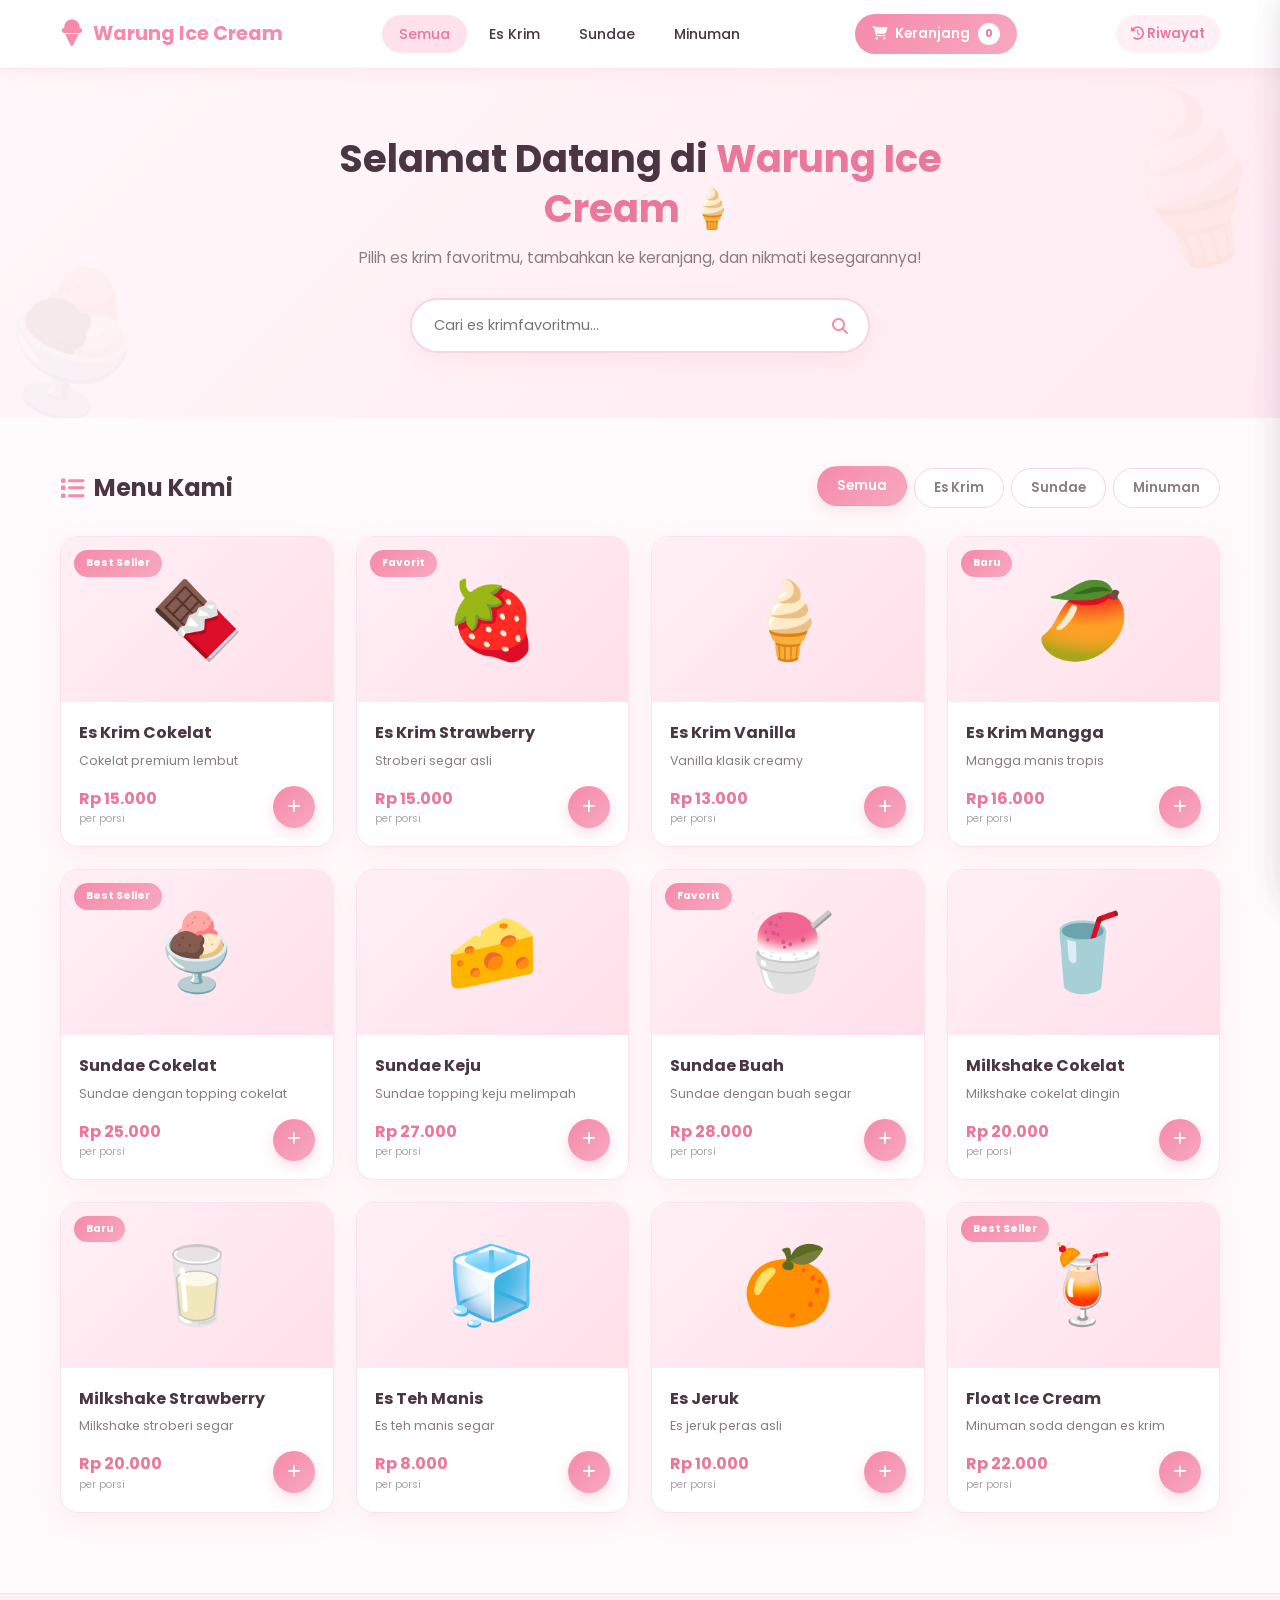
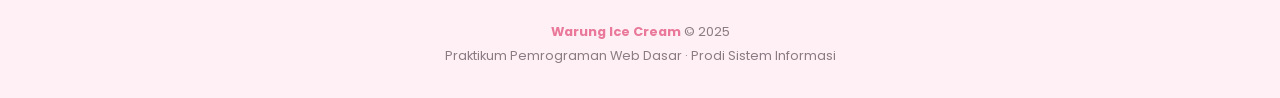
==== Pertemuan 10/index.html @ 2487fe0c "Menyatukan pertemuan" ====
<!DOCTYPE html>
<html lang="id">

<head>
    <meta charset="UTF-8">
    <meta name="viewport" content="width=device-width, initial-scale=1.0">
    <title>Warung Ice Cream - Es Krim Segar Setiap Hari</title>
    <!-- jQuery CDN -->
    <script src="https://code.jquery.com/jquery-3.7.1.min.js"
        integrity="sha256-/JqT3SQfawRcv/BIHPThkBvs0OEvtFFmqPF/lYI/Cxo=" crossorigin="anonymous"></script>
    <!-- Font Awesome untuk ikon -->
    <link rel="stylesheet" href="https://cdnjs.cloudflare.com/ajax/libs/font-awesome/6.4.0/css/all.min.css">
    <!-- Google Fonts -->
    <link href="https://fonts.googleapis.com/css2?family=Poppins:wght@300;400;500;600;700
;800&display=swap" rel="stylesheet">
    <!-- CSS Eksternal -->
    <link rel="stylesheet" href="style.css">
</head>

<body>
    <!-- ========== NAVBAR ========== -->
    <nav class="navbar">
        <div class="nav-container">
            <div class="logo">
                <i class="fas fa-ice-cream"></i>
                <span>Warung Ice Cream</span>
            </div>
            <div class="nav-menu" id="navMenu">
                <a class="nav-link active" data-filter="all">Semua</a>
                <a class="nav-link" data-filter="es-krim">Es Krim</a>
                <a class="nav-link" data-filter="sundae">Sundae</a>
                <a class="nav-link" data-filter="minuman">Minuman</a>
            </div>
            <div class="cart-btn" id="cartBtn">
                <i class="fas fa-shopping-cart"></i>
                <span class="cart-text">Keranjang</span>
                <span class="cart-badge" id="cartBadge">0</span>
            </div>
            <button class="history-btn" id="historyBtn">
                <i class="fas fa-clock-rotate-left"></i>
                Riwayat
            </button>
            <div class="hamburger" id="hamburger">
                <i class="fas fa-bars"></i>
            </div>
        </div>
    </nav>
    <!-- ========== HERO SECTION ========== -->
    <section class="hero">
        <div class="hero-content">
            <h1>Selamat Datang di <span>Warung Ice Cream</span> 🍦</h1>
            <p>Pilih es krim favoritmu, tambahkan ke keranjang, dan nikmati
                kesegarannya!</p>
            <div class="search-box">
                <input type="text" id="searchProduk" placeholder="Cari es krim
favoritmu...">
                <i class="fas fa-search"></i>
            </div>
        </div>
    </section>
    <!-- ========== PRODUK SECTION ========== -->
    <section class="produk-section">
        <div class="section-header">
            <h2><i class="fas fa-list"></i> Menu Kami</h2>
            <div class="filter-btns">
                <button class="filter-btn active" data-cat="all">Semua</button>
                <button class="filter-btn" data-cat="es-krim">Es Krim</button>
                <button class="filter-btn" data-cat="sundae">Sundae</button>
                <button class="filter-btn" data-cat="minuman">Minuman</button>
            </div>
        </div>
        <!-- Grid produk akan di-render oleh jQuery -->
        <div class="produk-grid" id="produkGrid"></div>
    </section>
    <!-- ========== CART SIDEBAR ========== -->
    <div class="cart-overlay" id="cartOverlay"></div>
    <aside class="cart-sidebar" id="cartSidebar">
        <div class="cart-header">
            <h3><i class="fas fa-shopping-bag"></i> Keranjang Belanja</h3>
            <button class="cart-close" id="cartClose">
                <i class="fas fa-times"></i>
            </button>
        </div>
        <div class="cart-items" id="cartItems">
            <!-- Item keranjang akan di-render oleh jQuery -->
        </div>
        <div class="cart-footer">
            <div class="cart-total">
                <span>Total:</span>
                <span class="total-price" id="cartTotal">Rp 0</span>
            </div>
            <button class="btn-checkout" id="btnCheckout">
                <i class="fas fa-check-circle"></i> Checkout Sekarang
            </button>
        </div>
    </aside>

    <!-- ========== MODAL DATA PEMBELI ========== -->

    <div class="buyer-overlay" id="buyerOverlay"></div>

    <div class="buyer-modal" id="buyerModal">

        <div class="buyer-header">
            <h3>
                <i class="fas fa-user"></i>
                Data Pembeli
            </h3>

            <button id="buyerClose" class="buyer-close">
                <i class="fas fa-times"></i>
            </button>
        </div>

        <form id="buyerForm">

            <div class="form-group">
                <label for="namaPembeli">Nama Lengkap</label>

                <input type="text" id="namaPembeli" placeholder="Masukkan nama lengkap">

                <small class="error-msg" id="errorNama"></small>
            </div>


            <div class="form-group">
                <label for="alamatPembeli">Alamat</label>

                <textarea id="alamatPembeli" placeholder="Masukkan alamat lengkap" rows="3"></textarea>

                <small class="error-msg" id="errorAlamat"></small>
            </div>


            <div class="form-group">
                <label for="noHpPembeli">No. HP</label>

                <input type="text" id="noHpPembeli" placeholder="08xxxxxxxxxx">

                <small class="error-msg" id="errorHp"></small>
            </div>


            <button type="submit" class="btn-confirm-checkout">
                <i class="fas fa-check-circle"></i>
                Konfirmasi Checkout
            </button>

        </form>

    </div>

    <!-- ========== RIWAYAT PEMBELIAN ========== -->

    <div class="history-overlay" id="historyOverlay"></div>

    <aside class="history-sidebar" id="historySidebar">

        <div class="history-header">
            <h3>
                <i class="fas fa-clock-rotate-left"></i>
                Riwayat Pembelian
            </h3>

            <button class="history-close" id="historyClose">
                <i class="fas fa-times"></i>
            </button>
        </div>

        <div class="history-items" id="historyItems"></div>

    </aside>

    <!-- ========== TOAST NOTIFICATION ========== -->
    <div class="toast" id="toast">
        <i class="fas fa-check-circle"></i>
        <span id="toastMsg">Produk ditambahkan!</span>
    </div>
    <!-- ========== FOOTER ========== -->
    <footer class="footer">
        <p><strong>Warung Ice Cream</strong> © 2025</p>
        <p>Praktikum Pemrograman Web Dasar · Prodi Sistem Informasi</p>
    </footer>
    <!-- JavaScript Eksternal -->
    <script src="script.js"></script>
</body>

</html>
---- Pertemuan 10/style.css ----
:root {
    --primary: #f58aaa;
    --primary-dark: #e9789a;
    --pink-light: #fff0f5;
    --pink-soft: #ffe1eb;
    --white: #ffffff;
    --dark: #4a3540;
    --gray: #8b7b83;
    --border: #f8d5e0;
    --shadow: 0 8px 25px rgba(245, 138, 170, 0.12);
    --shadow-hover: 0 15px 35px rgba(245, 138, 170, 0.22);
    --gradient: linear-gradient(135deg, #f58aaa, #f7a9bf);
    --radius: 18px;
}

* {
    margin: 0;
    padding: 0;
    box-sizing: border-box;
}

body {
    font-family: 'Poppins', sans-serif;
    background: #fffafb;
    color: var(--dark);
    line-height: 1.6;
    overflow-x: hidden;
}

/* ================= NAVBAR ================= */

.navbar {
    background: rgba(255, 255, 255, 0.96);
    padding: 14px 0;
    position: sticky;
    top: 0;
    z-index: 100;
    box-shadow: 0 3px 18px rgba(245, 138, 170, 0.12);
    border-bottom: 1px solid #ffe5ed;
    backdrop-filter: blur(10px);
}

.nav-container {
    max-width: 1200px;
    margin: auto;
    padding: 0 20px;
    display: flex;
    align-items: center;
    justify-content: space-between;
    gap: 20px;
}

.logo {
    display: flex;
    align-items: center;
    gap: 9px;
    color: var(--primary);
    font-size: 1.2rem;
    font-weight: 700;
    white-space: nowrap;
}

.logo i {
    font-size: 1.7rem;
    animation: swing 2s ease-in-out infinite;
}

@keyframes swing {

    0%,
    100% {
        transform: rotate(-8deg);
    }

    50% {
        transform: rotate(8deg);
    }
}

.nav-menu {
    display: flex;
    gap: 5px;
    flex-wrap: wrap;
}

.nav-link {
    color: var(--dark);
    text-decoration: none;
    padding: 8px 17px;
    border-radius: 30px;
    font-size: 0.88rem;
    font-weight: 500;
    cursor: pointer;
    transition: .3s;
}

.nav-link:hover,
.nav-link.active {
    background: var(--pink-soft);
    color: var(--primary-dark);
}

.cart-btn {
    background: var(--gradient);
    padding: 9px 17px;
    border-radius: 30px;
    color: white;
    font-weight: 600;
    font-size: .85rem;
    cursor: pointer;
    display: flex;
    align-items: center;
    gap: 8px;
    transition: .3s;
}

.cart-btn:hover {
    transform: translateY(-2px);
    box-shadow: 0 8px 18px rgba(245, 138, 170, .3);
}

.cart-badge {
    background: white;
    color: var(--primary-dark);
    width: 22px;
    height: 22px;
    border-radius: 50%;
    display: flex;
    align-items: center;
    justify-content: center;
    font-size: .7rem;
    font-weight: 700;
}

.hamburger {
    display: none;
    color: var(--primary);
    font-size: 1.4rem;
    cursor: pointer;
    background: none;
    border: none;
}

/* ================= HERO ================= */

.hero {
    background: linear-gradient(135deg, #fff8fa, #ffeaf1);
    padding: 65px 20px;
    text-align: center;
    position: relative;
    overflow: hidden;
}

.hero::before {
    content: '🍦';
    position: absolute;
    font-size: 170px;
    opacity: .07;
    top: -30px;
    right: -15px;
    transform: rotate(-15deg);
}

.hero::after {
    content: '🍨';
    position: absolute;
    font-size: 140px;
    opacity: .07;
    bottom: -35px;
    left: -15px;
    transform: rotate(15deg);
}

.hero-content {
    max-width: 720px;
    margin: auto;
    position: relative;
    z-index: 1;
}

.hero h1 {
    font-size: 2.4rem;
    color: var(--dark);
    margin-bottom: 12px;
    font-weight: 700;
    line-height: 1.3;
}

.hero h1 span {
    color: var(--primary-dark);
}

.hero p {
    color: var(--gray);
    font-size: .95rem;
    margin-bottom: 28px;
}

.search-box {
    max-width: 460px;
    margin: auto;
    position: relative;
}

.search-box input {
    width: 100%;
    padding: 15px 52px 15px 22px;
    border: 2px solid var(--border);
    border-radius: 50px;
    font-family: inherit;
    font-size: .9rem;
    outline: none;
    background: white;
    transition: .3s;
    box-shadow: var(--shadow);
}

.search-box input:focus {
    border-color: var(--primary);
    box-shadow: 0 0 0 5px rgba(245, 138, 170, .12);
}

.search-box i {
    position: absolute;
    right: 22px;
    top: 50%;
    transform: translateY(-50%);
    color: var(--primary);
}

/* ================= PRODUK ================= */

.produk-section {
    max-width: 1200px;
    margin: auto;
    padding: 50px 20px;
}

.section-header {
    display: flex;
    justify-content: space-between;
    align-items: center;
    margin-bottom: 28px;
    flex-wrap: wrap;
    gap: 18px;
}

.section-header h2 {
    font-size: 1.5rem;
    color: var(--dark);
    display: flex;
    align-items: center;
    gap: 10px;
}

.section-header h2 i {
    color: var(--primary);
}

.filter-btns {
    display: flex;
    gap: 7px;
    flex-wrap: wrap;
}

.filter-btn {
    padding: 9px 19px;
    border: 1px solid var(--border);
    background: white;
    border-radius: 30px;
    font-size: .82rem;
    font-weight: 600;
    color: var(--gray);
    cursor: pointer;
    transition: .3s;
    font-family: inherit;
}

.filter-btn:hover,
.filter-btn.active {
    background: var(--gradient);
    color: white;
    border-color: transparent;
    transform: translateY(-2px);
    box-shadow: 0 6px 15px rgba(245, 138, 170, .2);
}

.produk-grid {
    display: grid;
    grid-template-columns: repeat(auto-fill, minmax(235px, 1fr));
    gap: 22px;
}

/* ================= KARTU PRODUK ================= */

.produk-card {
    background: white;
    border-radius: var(--radius);
    overflow: hidden;
    box-shadow: var(--shadow);
    transition: .35s;
    border: 1px solid #fce3eb;
    position: relative;
    animation: fadeInUp .5s ease;
}

@keyframes fadeInUp {
    from {
        opacity: 0;
        transform: translateY(15px);
    }

    to {
        opacity: 1;
        transform: translateY(0);
    }
}

.produk-card:hover {
    transform: translateY(-7px);
    box-shadow: var(--shadow-hover);
    border-color: #f6b3c7;
}

.produk-img {
    height: 165px;
    background: linear-gradient(135deg, #fff0f5, #ffe0ea);
    display: flex;
    align-items: center;
    justify-content: center;
    font-size: 4.7rem;
    position: relative;
}

.produk-badge {
    position: absolute;
    top: 13px;
    left: 13px;
    background: var(--gradient);
    color: white;
    padding: 5px 12px;
    border-radius: 30px;
    font-size: .65rem;
    font-weight: 700;
    z-index: 2;
}

.produk-info {
    padding: 18px;
}

.produk-info h3 {
    font-size: 1rem;
    color: var(--dark);
    margin-bottom: 5px;
}

.produk-info .desc {
    font-size: .78rem;
    color: var(--gray);
    margin-bottom: 15px;
}

.produk-footer {
    display: flex;
    align-items: center;
    justify-content: space-between;
}

.produk-price {
    color: var(--primary-dark);
    font-size: 1rem;
    font-weight: 700;
}

.produk-price small {
    display: block;
    color: #aaa;
    font-size: .65rem;
    font-weight: 400;
}

.btn-add-cart {
    background: var(--gradient);
    color: white;
    border: none;
    width: 42px;
    height: 42px;
    border-radius: 50%;
    cursor: pointer;
    font-size: .9rem;
    transition: .3s;
    display: flex;
    align-items: center;
    justify-content: center;
    box-shadow: 0 5px 14px rgba(245, 138, 170, .3);
}

.btn-add-cart:hover {
    transform: rotate(90deg) scale(1.1);
}

/* ================= CART ================= */

.cart-overlay {
    position: fixed;
    inset: 0;
    background: rgba(74, 53, 64, .4);
    backdrop-filter: blur(4px);
    z-index: 998;
    display: none;
}

.cart-sidebar {
    position: fixed;
    top: 0;
    right: -420px;
    width: 400px;
    max-width: 90vw;
    height: 100%;
    background: white;
    z-index: 999;
    box-shadow: -10px 0 35px rgba(74, 53, 64, .15);
    transition: right .4s ease;
    display: flex;
    flex-direction: column;
}

.cart-sidebar.open {
    right: 0;
}

.cart-header {
    background: var(--gradient);
    color: white;
    padding: 21px 23px;
    display: flex;
    justify-content: space-between;
    align-items: center;
}

.cart-header h3 {
    color: white;
    font-size: 1.05rem;
    display: flex;
    align-items: center;
    gap: 9px;
}

.cart-close {
    background: rgba(255, 255, 255, .2);
    border: none;
    color: white;
    width: 34px;
    height: 34px;
    border-radius: 50%;
    cursor: pointer;
    transition: .3s;
}

.cart-close:hover {
    background: rgba(255, 255, 255, .35);
    transform: rotate(90deg);
}

.cart-items {
    flex: 1;
    overflow-y: auto;
    padding: 18px;
}

.cart-empty {
    text-align: center;
    padding: 55px 20px;
    color: #aaa;
}

.cart-empty i {
    font-size: 3rem;
    color: #f8d9e3;
    display: block;
    margin-bottom: 14px;
}

.cart-empty p {
    color: var(--gray);
    font-weight: 600;
}

.cart-empty small {
    font-size: .8rem;
}

.cart-item {
    display: flex;
    gap: 11px;
    padding: 13px;
    background: var(--pink-light);
    border: 1px solid #fce4eb;
    border-radius: 14px;
    margin-bottom: 10px;
    align-items: center;
}

.cart-item-icon {
    font-size: 1.8rem;
    width: 52px;
    height: 52px;
    background: white;
    border-radius: 12px;
    display: flex;
    align-items: center;
    justify-content: center;
    flex-shrink: 0;
}

.cart-item-info {
    flex: 1;
    min-width: 0;
}

.cart-item-info h5 {
    font-size: .85rem;
    color: var(--dark);
    margin-bottom: 3px;
}

.cart-item-info .price {
    font-size: .82rem;
    color: var(--primary-dark);
    font-weight: 700;
}

.qty-control {
    display: flex;
    align-items: center;
    gap: 5px;
    margin-top: 6px;
}

.qty-btn {
    width: 24px;
    height: 24px;
    border: 1px solid var(--border);
    background: white;
    border-radius: 6px;
    cursor: pointer;
    font-weight: 700;
    color: var(--primary);
    display: flex;
    align-items: center;
    justify-content: center;
}

.qty-btn:hover {
    background: var(--primary);
    color: white;
}

.qty-value {
    font-size: .8rem;
    font-weight: 700;
    min-width: 22px;
    text-align: center;
}

.cart-item-remove {
    background: none;
    border: none;
    color: #e989a5;
    cursor: pointer;
    padding: 6px;
}

.cart-item-remove:hover {
    color: #d85f82;
}

.cart-footer {
    padding: 20px 23px;
    background: #fff8fa;
    border-top: 1px solid var(--border);
}

.cart-total {
    display: flex;
    justify-content: space-between;
    align-items: center;
    margin-bottom: 15px;
}

.cart-total span:first-child {
    color: var(--gray);
    font-size: .88rem;
}

.cart-total .total-price {
    font-size: 1.3rem;
    font-weight: 800;
    color: var(--primary-dark);
}

.btn-checkout {
    width: 100%;
    padding: 14px;
    background: var(--gradient);
    color: white;
    border: none;
    border-radius: 30px;
    font-family: inherit;
    font-weight: 700;
    cursor: pointer;
    transition: .3s;
    box-shadow: 0 7px 18px rgba(245, 138, 170, .25);
}

.btn-checkout:hover {
    transform: translateY(-2px);
    box-shadow: 0 10px 23px rgba(245, 138, 170, .35);
}

/* ================= TOAST ================= */

.toast {
    position: fixed;
    bottom: 25px;
    left: 50%;
    transform: translateX(-50%) translateY(100px);
    background: var(--dark);
    color: white;
    padding: 13px 24px;
    border-radius: 30px;
    font-size: .85rem;
    z-index: 1000;
    opacity: 0;
    transition: .4s;
    display: flex;
    align-items: center;
    gap: 9px;
    box-shadow: 0 12px 25px rgba(0, 0, 0, .18);
}

.toast.show {
    transform: translateX(-50%) translateY(0);
    opacity: 1;
}

.toast i {
    color: #ffb3c9;
}

/* ================= FOOTER ================= */

.footer {
    background: #fff0f5;
    color: var(--dark);
    text-align: center;
    padding: 28px 20px;
    margin-top: 30px;
    border-top: 1px solid #f9dce6;
}

.footer p {
    font-size: .8rem;
    color: var(--gray);
    margin-bottom: 4px;
}

.footer strong {
    color: var(--primary-dark);
}

/* ================= RESPONSIVE ================= */

@media (max-width: 992px) {
    .nav-container {
        flex-wrap: wrap;
    }

    .nav-menu {
        order: 3;
        width: 100%;
        justify-content: center;
        margin-top: 8px;
    }
}

@media (max-width: 768px) {
    .hamburger {
        display: block;
    }

    .nav-menu {
        display: none;
        position: absolute;
        top: 100%;
        left: 0;
        right: 0;
        background: white;
        flex-direction: column;
        padding: 12px;
        gap: 4px;
        box-shadow: 0 8px 18px rgba(0, 0, 0, .08);
    }

    .nav-menu.show {
        display: flex;
    }

    .nav-link {
        width: 100%;
        text-align: center;
        padding: 11px;
    }

    .cart-text {
        display: none;
    }

    .hero {
        padding: 45px 20px;
    }

    .hero h1 {
        font-size: 1.8rem;
    }

    .produk-section {
        padding: 40px 15px;
    }

    .section-header {
        flex-direction: column;
        align-items: flex-start;
    }

    .filter-btns {
        width: 100%;
        justify-content: center;
    }

    .produk-grid {
        grid-template-columns: repeat(2, 1fr);
        gap: 14px;
    }

    .produk-img {
        height: 130px;
        font-size: 3.5rem;
    }

    .produk-info {
        padding: 14px;
    }

    .produk-info h3 {
        font-size: .9rem;
    }

    .produk-info .desc {
        font-size: .72rem;
    }

    .cart-sidebar {
        width: 100%;
        max-width: 100%;
    }
}

@media (max-width: 480px) {
    .logo {
        font-size: 1rem;
    }

    .hero h1 {
        font-size: 1.55rem;
    }

    .hero p {
        font-size: .82rem;
    }

    .produk-grid {
        gap: 10px;
    }

    .produk-img {
        height: 115px;
        font-size: 3rem;
    }

    .produk-info {
        padding: 11px;
    }

    .produk-price {
        font-size: .85rem;
    }

    .btn-add-cart {
        width: 36px;
        height: 36px;
    }

    .filter-btn {
        padding: 8px 14px;
        font-size: .75rem;
    }
}

/* ================= MODAL PEMBELI ================= */

.buyer-overlay {
    position: fixed;
    inset: 0;
    background: rgba(74, 53, 64, .45);
    backdrop-filter: blur(4px);
    z-index: 1000;
    display: none;
}

.buyer-modal {
    position: fixed;
    top: 50%;
    left: 50%;
    width: 430px;
    max-width: 90%;
    background: white;
    border-radius: 20px;
    transform: translate(-50%, -50%);
    z-index: 1001;
    display: none;
    overflow: hidden;
    box-shadow: 0 20px 50px rgba(74, 53, 64, .2);
}

.buyer-header {
    background: var(--gradient);
    color: white;
    padding: 20px;
    display: flex;
    justify-content: space-between;
    align-items: center;
}

.buyer-header h3 {
    margin: 0;
    font-size: 1rem;
}

.buyer-close {
    border: none;
    background: rgba(255, 255, 255, .2);
    color: white;
    width: 32px;
    height: 32px;
    border-radius: 50%;
    cursor: pointer;
}

#buyerForm {
    padding: 25px;
}

.form-group {
    margin-bottom: 17px;
}

.form-group label {
    display: block;
    margin-bottom: 6px;
    font-size: .82rem;
    font-weight: 600;
    color: var(--dark);
}

.form-group input,
.form-group textarea {
    width: 100%;
    padding: 12px 14px;
    border: 1px solid var(--border);
    border-radius: 10px;
    font-family: inherit;
    font-size: .85rem;
    outline: none;
    resize: vertical;
}

.form-group input:focus,
.form-group textarea:focus {
    border-color: var(--primary);
    box-shadow: 0 0 0 3px rgba(245, 138, 170, .1);
}

.error-msg {
    display: block;
    color: #e56b88;
    font-size: .72rem;
    margin-top: 4px;
}

.btn-confirm-checkout {
    width: 100%;
    padding: 13px;
    border: none;
    border-radius: 30px;
    background: var(--gradient);
    color: white;
    font-family: inherit;
    font-weight: 700;
    cursor: pointer;
    transition: .3s;
}

.btn-confirm-checkout:hover {
    transform: translateY(-2px);
    box-shadow: 0 8px 20px rgba(245, 138, 170, .3);
}

/* ================= RIWAYAT ================= */

.history-btn {
    border: none;
    background: #fff0f5;
    color: var(--primary-dark);
    padding: 9px 15px;
    border-radius: 30px;
    font-family: inherit;
    font-weight: 600;
    font-size: .82rem;
    cursor: pointer;
    transition: .3s;
}

.history-btn:hover {
    background: var(--pink-soft);
    transform: translateY(-2px);
}

.history-overlay {
    position: fixed;
    inset: 0;
    background: rgba(74, 53, 64, .4);
    backdrop-filter: blur(4px);
    z-index: 998;
    display: none;
}

.history-sidebar {
    position: fixed;
    top: 0;
    right: -420px;
    width: 400px;
    max-width: 90vw;
    height: 100%;
    background: white;
    z-index: 999;
    box-shadow: -10px 0 35px rgba(74, 53, 64, .15);
    transition: right .4s ease;
    display: flex;
    flex-direction: column;
}

.history-sidebar.open {
    right: 0;
}

.history-header {
    background: var(--gradient);
    color: white;
    padding: 21px 23px;
    display: flex;
    justify-content: space-between;
    align-items: center;
}

.history-header h3 {
    color: white;
    font-size: 1.05rem;
}

.history-close {
    border: none;
    background: rgba(255, 255, 255, .2);
    color: white;
    width: 34px;
    height: 34px;
    border-radius: 50%;
    cursor: pointer;
}

.history-items {
    flex: 1;
    overflow-y: auto;
    padding: 18px;
}

.history-card {
    background: #fff5f8;
    border: 1px solid #f8d5e0;
    border-radius: 14px;
    padding: 15px;
    margin-bottom: 12px;
}

.history-date {
    color: var(--primary-dark);
    font-size: .78rem;
    font-weight: 600;
    margin-bottom: 8px;
}

.history-detail {
    display: flex;
    justify-content: space-between;
    align-items: center;
}

.history-detail span {
    color: var(--gray);
    font-size: .82rem;
}

.history-total {
    color: var(--primary-dark);
    font-weight: 700;
    font-size: .9rem;
}

.history-empty {
    text-align: center;
    padding: 60px 20px;
    color: #aaa;
}

.history-empty i {
    display: block;
    font-size: 3rem;
    color: #f8d9e3;
    margin-bottom: 15px;
}

@media (max-width: 768px) {
    .history-btn {
        display: none;
    }

    .history-sidebar {
        width: 100%;
        max-width: 100%;
    }
}
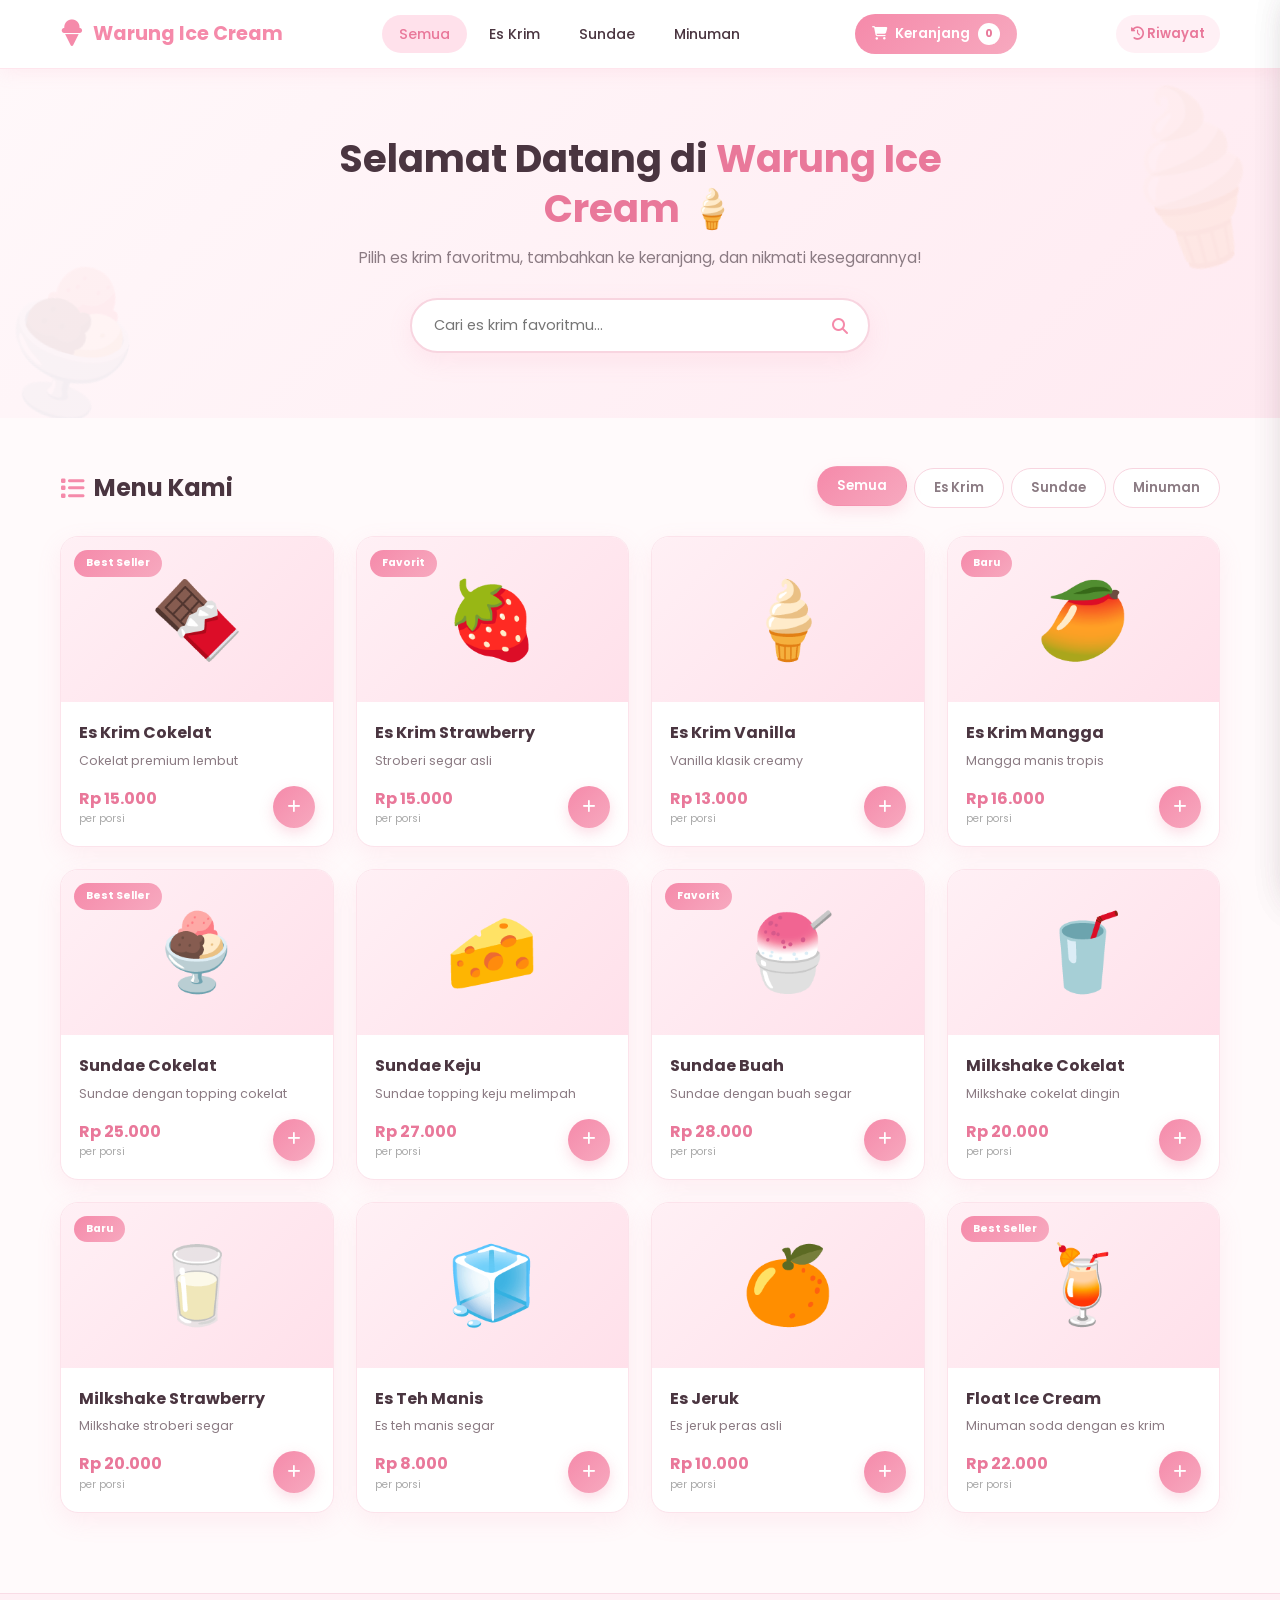
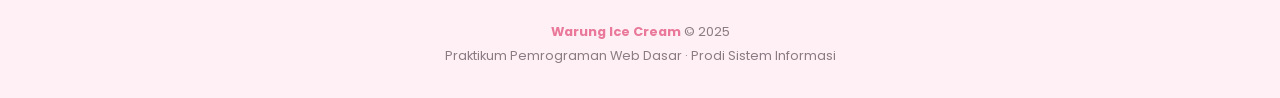
==== commit 122c2589: "Update materi praktikum dan halaman website" ====
--- a/Pertemuan 10/index.html
+++ b/Pertemuan 10/index.html
@@ -1,6 +1,6 @@
 <!DOCTYPE html>
 <html lang="id">
-
+    
 <head>
     <meta charset="UTF-8">
     <meta name="viewport" content="width=device-width, initial-scale=1.0">
@@ -52,8 +52,7 @@
             <p>Pilih es krim favoritmu, tambahkan ke keranjang, dan nikmati
                 kesegarannya!</p>
             <div class="search-box">
-                <input type="text" id="searchProduk" placeholder="Cari es krim
-favoritmu...">
+                <input type="text" id="searchProduk" placeholder="Cari es krim favoritmu...">
                 <i class="fas fa-search"></i>
             </div>
         </div>
@@ -185,4 +184,4 @@
     <script src="script.js"></script>
 </body>
 
-</html>+</html>
